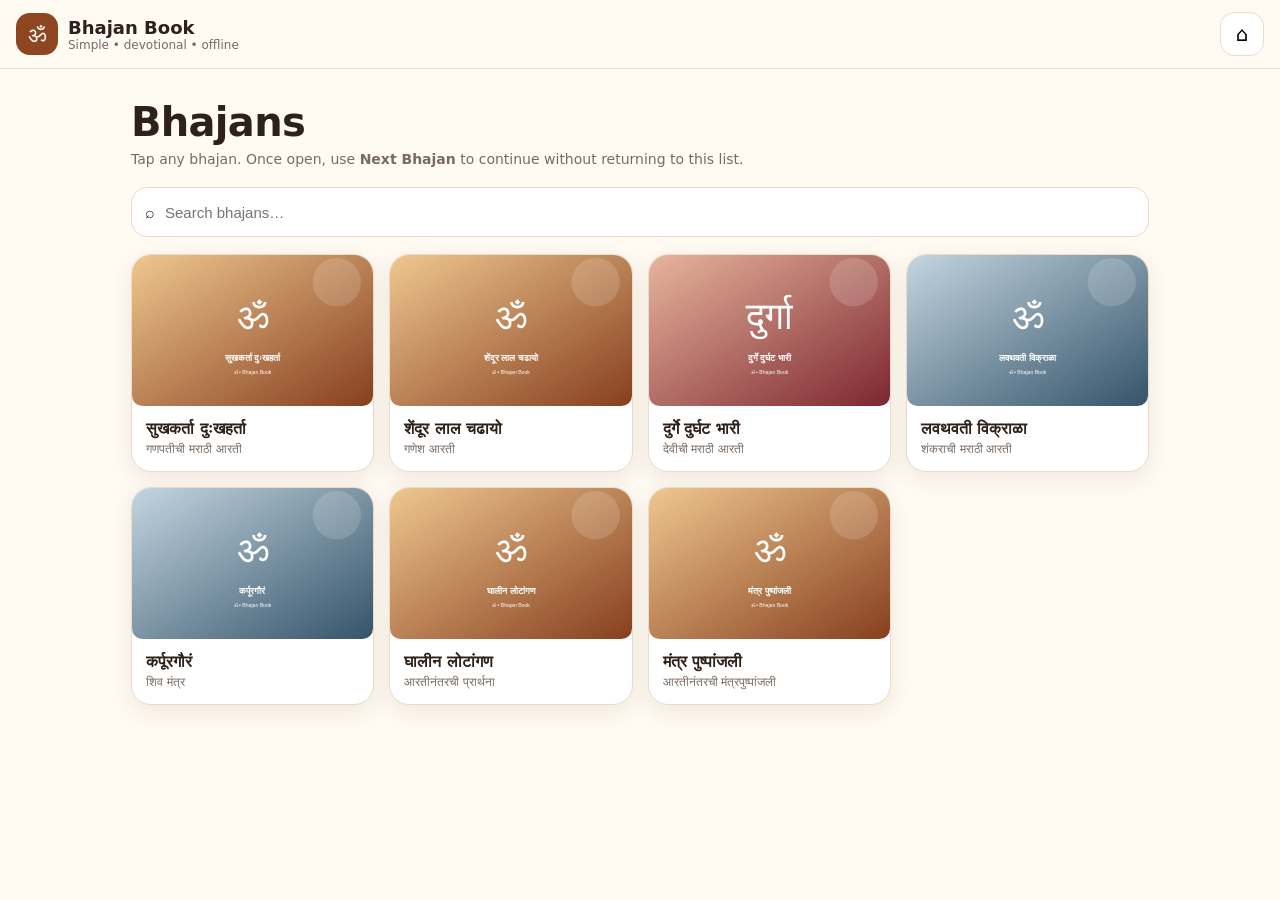
==== index.html @ c8992c30 "Deploy Bhajan Book PWA" ====
<!doctype html>
<html lang="mr">
<head>
<meta charset="utf-8">
<meta name="viewport" content="width=device-width,initial-scale=1,viewport-fit=cover">
<meta name="theme-color" content="#7c3f1d">
<meta name="mobile-web-app-capable" content="yes">
<meta name="apple-mobile-web-app-capable" content="yes">
<meta name="apple-mobile-web-app-status-bar-style" content="default">
<meta name="apple-mobile-web-app-title" content="Bhajan Book">
<link rel="manifest" href="manifest.json">
<title>Bhajan Book</title>
<style>
:root{--bg:#fffaf2;--card:#fff;--text:#2d2119;--muted:#786b61;--accent:#954d22;--border:#eadccc}
*{box-sizing:border-box}
html,body{margin:0;background:var(--bg);color:var(--text);font-family:system-ui,-apple-system,"Segoe UI",sans-serif}
button,a{font:inherit}a{color:inherit;text-decoration:none}
.top{position:sticky;top:0;z-index:20;background:#fffaf2f2;backdrop-filter:blur(12px);border-bottom:1px solid var(--border);padding:12px 16px;display:flex;align-items:center;gap:10px}
.logo{width:42px;height:42px;border-radius:14px;background:#8d461f;color:#fff;display:grid;place-items:center;font-size:22px}
.brand{font-weight:800;font-size:18px}.sub{font-size:12px;color:var(--muted)}
.topHome{margin-left:auto;width:44px;height:44px;border:1px solid var(--border);background:#fff;border-radius:14px;font-size:20px;cursor:pointer}
main{max-width:1050px;margin:auto;padding:22px 16px 35px}.view{display:none}.view.active{display:block}
h1{font-size:clamp(27px,6vw,40px);margin:8px 0 6px;letter-spacing:-.7px}.intro{color:var(--muted);margin:0 0 20px;font-size:14px}
.search{height:50px;background:#fff;border:1px solid var(--border);border-radius:16px;display:flex;align-items:center;padding:0 13px;margin-bottom:17px}.search input{width:100%;border:0;outline:0;background:none;color:var(--text);font-size:15px;margin-left:8px}
.grid{display:grid;grid-template-columns:repeat(auto-fill,minmax(210px,1fr));gap:15px}.card{display:block;background:#fff;border:1px solid var(--border);border-radius:20px;overflow:hidden;box-shadow:0 7px 25px #4d301516;transition:transform .18s;cursor:pointer}.card:hover{transform:translateY(-2px)}.thumb{width:100%;aspect-ratio:16/10;display:block}.body{padding:13px 14px 15px}.title{font-weight:750;font-size:16px}.meta{font-size:12px;color:var(--muted);margin-top:4px}
.reader{max-width:800px;margin:auto}.readerTop{display:flex;align-items:center;gap:10px;margin-bottom:15px}.btn{min-height:44px;border:1px solid var(--border);background:#fff;border-radius:14px;padding:0 14px;color:var(--text);font-weight:700;cursor:pointer}.count{margin-left:auto;color:var(--muted);font-size:13px}
.panel{background:#fff;border:1px solid var(--border);border-radius:23px;overflow:hidden;box-shadow:0 8px 28px #4d301516}.content{padding:23px clamp(18px,5vw,40px) 30px}.content h2{font-size:clamp(26px,6vw,38px);margin:0 0 5px}.content .meta{font-size:13px;margin-bottom:14px}.lyrics{white-space:pre-line;font-family:"Noto Sans Devanagari","Nirmala UI",Mangal,serif;font-size:clamp(19px,3.8vw,24px);line-height:1.62}
.nav{position:sticky;bottom:0;padding:13px 0 calc(10px + env(safe-area-inset-bottom));background:linear-gradient(transparent,var(--bg) 30%);z-index:10}.navrow{display:grid;grid-template-columns:1fr 1.2fr 1fr;gap:8px}.nav button{min-height:52px;border:1px solid var(--border);border-radius:16px;background:#fff;color:var(--text);font-weight:750;cursor:pointer}.nav .next{background:var(--accent);color:#fff;border-color:var(--accent)}.nav button:disabled{opacity:.4;cursor:not-allowed}.hint{text-align:center;color:var(--muted);font-size:11px;margin-top:7px}
@media(max-width:600px){main{padding:14px 12px 24px}.grid{grid-template-columns:repeat(2,minmax(0,1fr));gap:10px}.card{border-radius:16px}.body{padding:10px}.title{font-size:14px}.readerTop{margin-bottom:10px}.content{padding:15px 15px 18px}.content h2{font-size:26px;margin-bottom:3px}.content .meta{margin-bottom:10px}.lyrics{font-size:18px;line-height:1.52}.nav{padding-top:9px}.nav button{font-size:12px;min-height:48px}}
@media(max-width:380px){.grid{grid-template-columns:1fr}}
</style>
</head>
<body>
<header class="top"><div class="logo">ॐ</div><div><div class="brand">Bhajan Book</div><div class="sub">Simple • devotional • offline</div></div><button class="topHome" id="homeBtn" type="button" aria-label="Bhajan list">⌂</button></header>
<main>
<section id="listView" class="view active"><h1>Bhajans</h1><p class="intro">Tap any bhajan. Once open, use <b>Next Bhajan</b> to continue without returning to this list.</p><label class="search">⌕<input id="search" type="search" placeholder="Search bhajans…" autocomplete="off"></label><div id="grid" class="grid"></div></section>
<section id="readerView" class="view"><div class="reader"><div class="readerTop"><button class="btn" id="backBtn" type="button">← All Bhajans</button><span id="count" class="count"></span></div><div class="panel"><div class="content"><h2 id="rtitle"></h2><div id="rmeta" class="meta"></div><div id="lyrics" class="lyrics"></div></div></div><div class="nav"><div class="navrow"><button id="prevBtn" type="button">← Previous</button><button id="nextBtn" class="next" type="button">Next Bhajan →</button><button id="listBtn" type="button">☰ List</button></div><div class="hint">Swipe left/right on the lyrics • Keyboard ← / → also works</div></div></div></section>
</main>
<script>
const bhajans=[{"title":"सुखकर्ता दुःखहर्ता","subtitle":"गणपतीची मराठी आरती","type":"ganesha","lyrics":"सुखकर्ता दुःखहर्ता वार्ता विघ्नाची ।\nनुरवी पुरवी प्रेम कृपा जयाची ॥\nसर्वांगी सुंदर उटी शेंदुराची ।\nकंठी झळके माळ मुक्ताफळांची ॥१॥\n\nजय देव जय देव जय मंगलमूर्ती ।\nदर्शनमात्रे मनकामना पुरती ॥\n\nरत्नखचित फरा तुज गौरीकुमरा ।\nचंदनाची उटी कुंकुमकेशरा ॥\nहिरेजडित मुकुट शोभतो बरा ।\nरुणझुणती नूपुरे चरणीं घागरिया ॥२॥\n\nजय देव जय देव जय मंगलमूर्ती ।\nदर्शनमात्रे मनकामना पुरती ॥\n\nलंबोदर पीतांबर फणीवरबंधना ।\nसरळ सोंड वक्रतुंड त्रिनयना ॥\nदास रामाचा वाट पाहे सदना ।\nसंकटी पावावे निर्वाणी रक्षावे सुरवरवंदना ॥३॥\n\nजय देव जय देव जय मंगलमूर्ती ।\nदर्शनमात्रे मनकामना पुरती ॥"},{"title":"शेंदूर लाल चढायो","subtitle":"गणेश आरती","type":"ganesha","lyrics":"शेंदुर लाल चढायो अच्छा गजमुख को ।\nदोंदिल लाल बिराजे सुत गौरीहर को ॥\nहाथ लिए गुडलड्डू सांई सुरवर को ।\nमहिमा कहे न जाय लागत हूँ पद को ॥१॥\n\nजय जय जी गणराज विद्यासुखदाता ।\nधन्य तुम्हारो दर्शन मेरा मन रमता ॥\n\nअष्टौ सिद्धि दासी संकट को बैरी ।\nविघ्नविनाशन मंगल मूरत अधिकारी ॥\nकोटीसूरजप्रकाश ऐसी छबी तेरी ।\nगंडस्थल मदमस्तक झूले शशिबिहारी ॥२॥\n\nजय जय जी गणराज विद्यासुखदाता ।\nधन्य तुम्हारो दर्शन मेरा मन रमता ॥\n\nभावभगत से कोई शरणागत आवे ।\nसंतत संपत सबही भरपूर पावे ॥\nऐसे तुम महाराज मोको अति भावे ।\nगोसावीनंदन निशिदिन गुण गावे ॥३॥\n\nजय जय जी गणराज विद्यासुखदाता ।\nधन्य तुम्हारो दर्शन मेरा मन रमता ॥"},{"title":"दुर्गे दुर्घट भारी","subtitle":"देवीची मराठी आरती","type":"durga","lyrics":"दुर्गे दुर्घट भारी तुजविण संसारी ।\nअनाथनाथे अंबे करुणा विस्तारी ॥\nवारी वारीं जन्ममरणाते वारी ।\nहारी पडलो आता संकट नीवारी ॥१॥\n\nजय देवी जय देवी महिषासुरमथनी ।\nसुरवरईश्वरवरदे तारक संजीवनी ॥\n\nत्रिभुवनी भुवनी पाहतां तुज ऐसे नाही ।\nचारी श्रमले परंतु न बोलवे काही ॥\nसाही विवाद करितां पडिले प्रवाही ।\nते तूं भक्तालागी पावसि लवलाही ॥२॥\n\nजय देवी जय देवी महिषासुरमथनी ।\nसुरवरईश्वरवरदे तारक संजीवनी ॥\n\nप्रसन्न वदने प्रसन्न होसी निजदासां ।\nक्लेशापासूनि सोडी तोडी भवपाशा ॥\nअंबे तुजवांचून कोण पुरविल आशा ।\nनरहरि तल्लीन झाला पदपंकजलेशा ॥३॥\n\nजय देवी जय देवी महिषासुरमथनी ।\nसुरवरईश्वरवरदे तारक संजीवनी ॥"},{"title":"लवथवती विक्राळा","subtitle":"शंकराची मराठी आरती","type":"shiva","lyrics":"लवथवती विक्राळा ब्रह्मांडी माळा ।\nवीषें कंठ काळा त्रिनेत्रीं ज्वाळा ॥\nलावण्यसुंदर मस्तकीं बाळा ।\nतेथुनियां जल निर्मळ वाहे झुळझुळां ॥१॥\n\nजय देव जय देव जय श्रीशंकरा ।\nआरती ओवाळूं तुज कर्पूरगौरा ॥\n\nकर्पूरगौरा भोळा नयनीं विशाळा ।\nअर्धांगीं पार्वती सुमनांच्या माळा ॥\nविभुतीचें उधळण शितिकंठ नीळा ।\nऐसा शंकर शोभे उमावेल्हाळा ॥२॥\n\nजय देव जय देव जय श्रीशंकरा ।\nआरती ओवाळूं तुज कर्पूरगौरा ॥\n\nदेवीं दैत्य सागरमंथन पै केलें ।\nत्यामाजीं जें अवचित हळाहळ उठिलें ॥\nतें त्वां असुरपणें प्राशन केलें ।\nनीळकंठ नाम प्रसिद्ध झालें ॥३॥\n\nजय देव जय देव जय श्रीशंकरा ।\nआरती ओवाळूं तुज कर्पूरगौरा ॥\n\nव्याघ्रांबर फणिवरधर सुंदर मदनारी ।\nपंचानन मनमोहन मुनिजनसुखकारी ॥\nशतकोटीचें बीज वाचे उच्चारी ।\nरघुकुळटिळक रामदासा अंतरीं ॥४॥\n\nजय देव जय देव जय श्रीशंकरा ।\nआरती ओवाळूं तुज कर्पूरगौरा ॥"},{"title":"कर्पूरगौरं","subtitle":"शिव मंत्र","type":"shiva","lyrics":"कर्पूरगौरं करुणावतारं ।\nसंसारसारं भुजगेन्द्रहारम् ॥\nसदावसन्तं हृदयारविन्दे ।\nभवं भवानीसहितं नमामि ॥"},{"title":"घालीन लोटांगण","subtitle":"आरतीनंतरची प्रार्थना","type":"ganesha","lyrics":"घालीन लोटांगण वंदीन चरण ।\nडोळ्यांनी पाहिन रूप तुझे ॥\nप्रेमें आलिंगीन आनंदे पूजीन ।\nभावे ओवाळीन म्हणे नामा ॥१॥\n\nत्वमेव माता च पिता त्वमेव ।\nत्वमेव बंधुश्च सखा त्वमेव ॥\nत्वमेव विद्या द्रविणं त्वमेव ।\nत्वमेव सर्वं मम देवदेव ॥२॥\n\nकायेन वाचा मनसेंद्रियैर्वा ।\nबुद्ध्यात्मना वा प्रकृतिस्वभावात् ॥\nकरोमि यद्यत् सकलं परस्मै ।\nनारायणायेति समर्पयामि ॥३॥\n\nअच्युतं केशवं रामनारायणम् ।\nकृष्णदामोदरं वासुदेवं भजे ॥\nश्रीधरं माधवं गोपिकावल्लभम् ।\nजानकीनायकं रामचंद्रं भजे ॥४॥\n\nहरे राम हरे राम राम राम हरे हरे ।\nहरे कृष्ण हरे कृष्ण कृष्ण कृष्ण हरे हरे ॥\n\nमंगलमूर्ती मोरया ।\nगणपती बाप्पा मोरया ॥"},{"title":"मंत्र पुष्पांजली","subtitle":"आरतीनंतरची मंत्रपुष्पांजली","type":"ganesha","lyrics":"ॐ यज्ञेन यज्ञमयजन्त देवास्तानि धर्माणि प्रथमान्यासन् ।\nते ह नाकं महिमानः सचन्त यत्र पूर्वे साध्याः सन्ति देवाः ॥१॥\n\nॐ राजाधिराजाय प्रसह्यसाहिने ।\nनमो वयं वैश्रवणाय कुर्महे ॥\nस मे कामान् कामकामाय मह्यं ।\nकामेश्वरो वैश्रवणो ददातु ॥\nकुबेराय वैश्रवणाय महाराजाय नमः ॥२॥\n\nॐ स्वस्ति साम्राज्यं भौज्यं स्वाराज्यं ।\nवैराज्यं पारमेष्ठ्यं राज्यं महाराज्यमाधिपत्यमयं ॥\nसमंतपर्यायी स्यात् सार्वभौमः सार्वायुषः ।\nआंतादापरार्धात् पृथिव्यै समुद्रपर्यंताया एकराळिति ॥३॥\n\nतदप्येषः श्लोकोऽभिगीतो ।\nमरुतः परिवेष्टारो मरुतस्यावसन् गृहे ॥\nआविक्षितस्य कामप्रेर्विश्वेदेवाः सभासद इति ॥४॥\n\nॐ एकदन्ताय विद्महे ।\nवक्रतुण्डाय धीमहि ॥\nतन्नो दंती प्रचोदयात् ॥\n\nमंत्रपुष्पांजली समर्पयामि ॥"}];

function esc(s){return String(s).replace(/[&<>"]/g,c=>({"&":"&amp;","<":"&lt;",">":"&gt;",'"':"&quot;"}[c]))}
function thumb(type,title){const p={ganesha:["#efc78f","#873f1e","ॐ"],durga:["#e7b59c","#7d2630","दुर्गा"],shiva:["#c3d5e0","#35546a","ॐ"]}[type]||["#efc78f","#873f1e","ॐ"];const svg='<svg xmlns="http://www.w3.org/2000/svg" viewBox="0 0 800 500"><defs><linearGradient id="g" x1="0" y1="0" x2="1" y2="1"><stop stop-color="'+p[0]+'"/><stop offset="1" stop-color="'+p[1]+'"/></linearGradient></defs><rect width="800" height="500" rx="35" fill="url(#g)"/><circle cx="680" cy="90" r="80" fill="#fff" opacity=".15"/><text x="400" y="245" text-anchor="middle" font-size="125" font-family="serif" fill="#fff">'+p[2]+'</text><text x="400" y="350" text-anchor="middle" font-size="31" font-family="Arial" font-weight="700" fill="#fff">'+esc(title)+'</text><text x="400" y="395" text-anchor="middle" font-size="17" font-family="Arial" fill="#fff">ॐ • Bhajan Book</text></svg>';return "data:image/svg+xml;charset=UTF-8,"+encodeURIComponent(svg)}

const listView=document.getElementById("listView"),readerView=document.getElementById("readerView"),grid=document.getElementById("grid"),search=document.getElementById("search");let current=0;
function renderList(){const q=search.value.trim().toLowerCase();grid.innerHTML="";bhajans.forEach((b,i)=>{if(q&&!((b.title+" "+b.subtitle).toLowerCase().includes(q)))return;const a=document.createElement("a");a.className="card";a.href="#b"+i;a.innerHTML='<img class="thumb" src="'+thumb(b.type,b.title)+'" alt="'+esc(b.title)+'"><div class="body"><div class="title">'+esc(b.title)+'</div><div class="meta">'+esc(b.subtitle)+'</div></div>';grid.appendChild(a)})}
function openReader(i){current=i;const b=bhajans[i];document.getElementById("rtitle").textContent=b.title;document.getElementById("rmeta").textContent=b.subtitle;document.getElementById("lyrics").textContent=b.lyrics;document.getElementById("count").textContent=(i+1)+" / "+bhajans.length;document.getElementById("prevBtn").disabled=i===0;document.getElementById("nextBtn").disabled=i===bhajans.length-1;listView.classList.remove("active");readerView.classList.add("active");window.scrollTo(0,0)}
function showHash(){const m=location.hash.match(/^#b(d+)$/);if(m){const i=Number(m[1]);if(i>=0&&i<bhajans.length)openReader(i);else location.hash=""}else{readerView.classList.remove("active");listView.classList.add("active");window.scrollTo(0,0)}}
function go(delta){const i=current+delta;if(i>=0&&i<bhajans.length)location.hash="#b"+i}
document.getElementById("homeBtn").onclick=()=>location.hash="";document.getElementById("backBtn").onclick=()=>location.hash="";document.getElementById("listBtn").onclick=()=>location.hash="";document.getElementById("prevBtn").onclick=()=>go(-1);document.getElementById("nextBtn").onclick=()=>go(1);search.oninput=renderList;window.addEventListener("hashchange",showHash);
let sx=0;document.getElementById("lyrics").addEventListener("touchstart",e=>sx=e.changedTouches[0].screenX,{passive:true});document.getElementById("lyrics").addEventListener("touchend",e=>{const d=e.changedTouches[0].screenX-sx;if(Math.abs(d)>70)go(d<0?1:-1)},{passive:true});
document.addEventListener("keydown",e=>{if(!readerView.classList.contains("active"))return;if(e.key==="ArrowRight")go(1);if(e.key==="ArrowLeft")go(-1);if(e.key==="Escape")location.hash=""});renderList();showHash();
</script>
<script>if("serviceWorker"in navigator){window.addEventListener("load",()=>navigator.serviceWorker.register("./sw.js"))}</script>
</body></html>
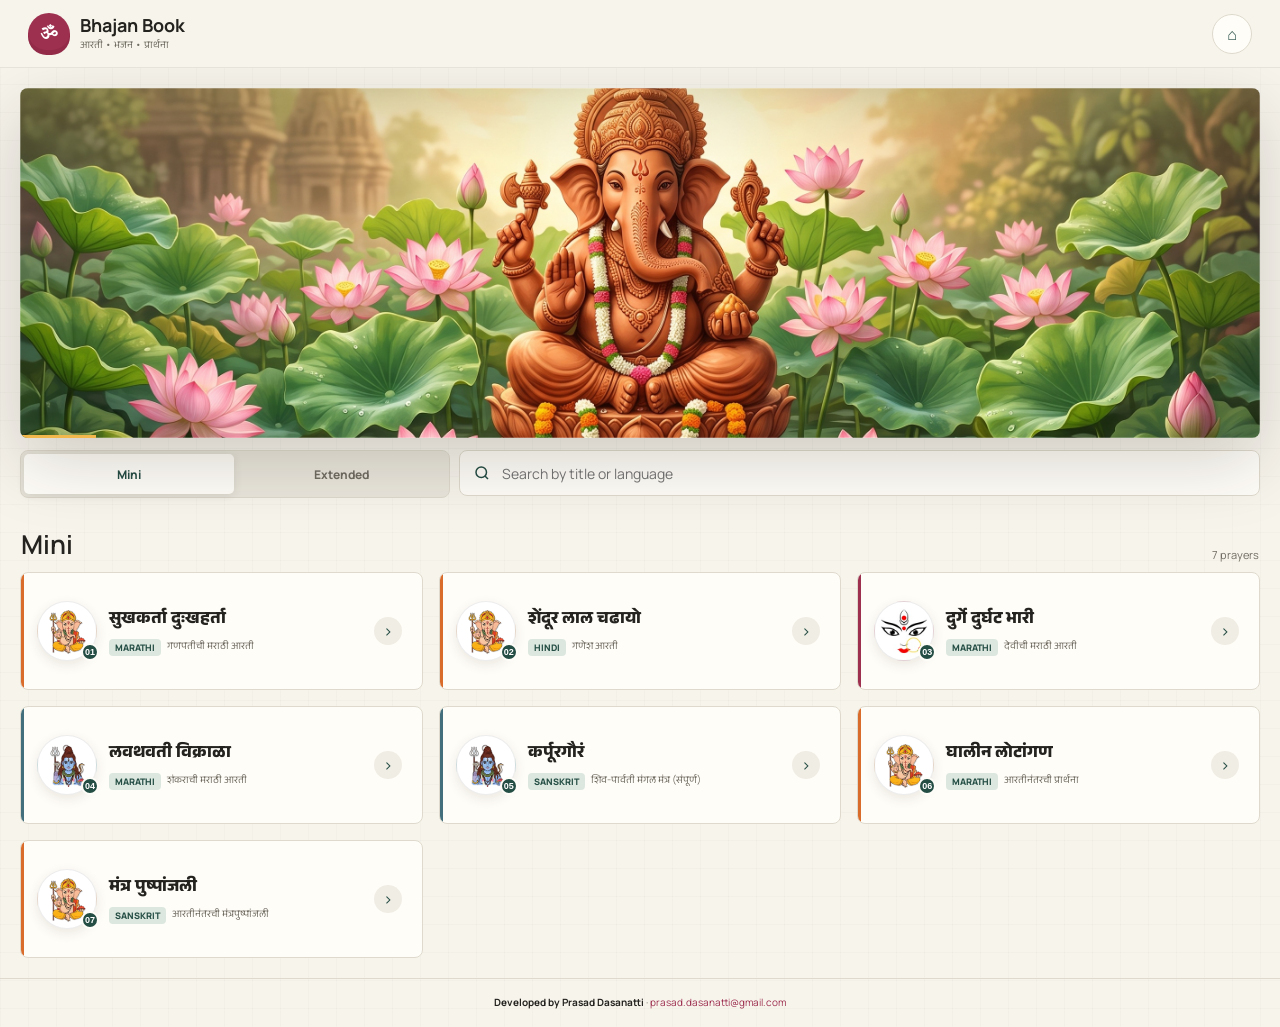
==== commit f1fdd52e: "revamped the UI/UX" ====
--- a/index.html
+++ b/index.html
@@ -1,55 +1,83 @@
 <!doctype html>
 <html lang="mr">
-<head>
-<meta charset="utf-8">
-<meta name="viewport" content="width=device-width,initial-scale=1,viewport-fit=cover">
-<meta name="theme-color" content="#7c3f1d">
-<meta name="mobile-web-app-capable" content="yes">
-<meta name="apple-mobile-web-app-capable" content="yes">
-<meta name="apple-mobile-web-app-status-bar-style" content="default">
-<meta name="apple-mobile-web-app-title" content="Bhajan Book">
-<link rel="manifest" href="manifest.json">
-<title>Bhajan Book</title>
-<style>
-:root{--bg:#fffaf2;--card:#fff;--text:#2d2119;--muted:#786b61;--accent:#954d22;--border:#eadccc}
-*{box-sizing:border-box}
-html,body{margin:0;background:var(--bg);color:var(--text);font-family:system-ui,-apple-system,"Segoe UI",sans-serif}
-button,a{font:inherit}a{color:inherit;text-decoration:none}
-.top{position:sticky;top:0;z-index:20;background:#fffaf2f2;backdrop-filter:blur(12px);border-bottom:1px solid var(--border);padding:12px 16px;display:flex;align-items:center;gap:10px}
-.logo{width:42px;height:42px;border-radius:14px;background:#8d461f;color:#fff;display:grid;place-items:center;font-size:22px}
-.brand{font-weight:800;font-size:18px}.sub{font-size:12px;color:var(--muted)}
-.topHome{margin-left:auto;width:44px;height:44px;border:1px solid var(--border);background:#fff;border-radius:14px;font-size:20px;cursor:pointer}
-main{max-width:1050px;margin:auto;padding:22px 16px 35px}.view{display:none}.view.active{display:block}
-h1{font-size:clamp(27px,6vw,40px);margin:8px 0 6px;letter-spacing:-.7px}.intro{color:var(--muted);margin:0 0 20px;font-size:14px}
-.search{height:50px;background:#fff;border:1px solid var(--border);border-radius:16px;display:flex;align-items:center;padding:0 13px;margin-bottom:17px}.search input{width:100%;border:0;outline:0;background:none;color:var(--text);font-size:15px;margin-left:8px}
-.grid{display:grid;grid-template-columns:repeat(auto-fill,minmax(210px,1fr));gap:15px}.card{display:block;background:#fff;border:1px solid var(--border);border-radius:20px;overflow:hidden;box-shadow:0 7px 25px #4d301516;transition:transform .18s;cursor:pointer}.card:hover{transform:translateY(-2px)}.thumb{width:100%;aspect-ratio:16/10;display:block}.body{padding:13px 14px 15px}.title{font-weight:750;font-size:16px}.meta{font-size:12px;color:var(--muted);margin-top:4px}
-.reader{max-width:800px;margin:auto}.readerTop{display:flex;align-items:center;gap:10px;margin-bottom:15px}.btn{min-height:44px;border:1px solid var(--border);background:#fff;border-radius:14px;padding:0 14px;color:var(--text);font-weight:700;cursor:pointer}.count{margin-left:auto;color:var(--muted);font-size:13px}
-.panel{background:#fff;border:1px solid var(--border);border-radius:23px;overflow:hidden;box-shadow:0 8px 28px #4d301516}.content{padding:23px clamp(18px,5vw,40px) 30px}.content h2{font-size:clamp(26px,6vw,38px);margin:0 0 5px}.content .meta{font-size:13px;margin-bottom:14px}.lyrics{white-space:pre-line;font-family:"Noto Sans Devanagari","Nirmala UI",Mangal,serif;font-size:clamp(19px,3.8vw,24px);line-height:1.62}
-.nav{position:sticky;bottom:0;padding:13px 0 calc(10px + env(safe-area-inset-bottom));background:linear-gradient(transparent,var(--bg) 30%);z-index:10}.navrow{display:grid;grid-template-columns:1fr 1.2fr 1fr;gap:8px}.nav button{min-height:52px;border:1px solid var(--border);border-radius:16px;background:#fff;color:var(--text);font-weight:750;cursor:pointer}.nav .next{background:var(--accent);color:#fff;border-color:var(--accent)}.nav button:disabled{opacity:.4;cursor:not-allowed}.hint{text-align:center;color:var(--muted);font-size:11px;margin-top:7px}
-@media(max-width:600px){main{padding:14px 12px 24px}.grid{grid-template-columns:repeat(2,minmax(0,1fr));gap:10px}.card{border-radius:16px}.body{padding:10px}.title{font-size:14px}.readerTop{margin-bottom:10px}.content{padding:15px 15px 18px}.content h2{font-size:26px;margin-bottom:3px}.content .meta{margin-bottom:10px}.lyrics{font-size:18px;line-height:1.52}.nav{padding-top:9px}.nav button{font-size:12px;min-height:48px}}
-@media(max-width:380px){.grid{grid-template-columns:1fr}}
-</style>
-</head>
-<body>
-<header class="top"><div class="logo">ॐ</div><div><div class="brand">Bhajan Book</div><div class="sub">Simple • devotional • offline</div></div><button class="topHome" id="homeBtn" type="button" aria-label="Bhajan list">⌂</button></header>
-<main>
-<section id="listView" class="view active"><h1>Bhajans</h1><p class="intro">Tap any bhajan. Once open, use <b>Next Bhajan</b> to continue without returning to this list.</p><label class="search">⌕<input id="search" type="search" placeholder="Search bhajans…" autocomplete="off"></label><div id="grid" class="grid"></div></section>
-<section id="readerView" class="view"><div class="reader"><div class="readerTop"><button class="btn" id="backBtn" type="button">← All Bhajans</button><span id="count" class="count"></span></div><div class="panel"><div class="content"><h2 id="rtitle"></h2><div id="rmeta" class="meta"></div><div id="lyrics" class="lyrics"></div></div></div><div class="nav"><div class="navrow"><button id="prevBtn" type="button">← Previous</button><button id="nextBtn" class="next" type="button">Next Bhajan →</button><button id="listBtn" type="button">☰ List</button></div><div class="hint">Swipe left/right on the lyrics • Keyboard ← / → also works</div></div></div></section>
-</main>
-<script>
-const bhajans=[{"title":"सुखकर्ता दुःखहर्ता","subtitle":"गणपतीची मराठी आरती","type":"ganesha","lyrics":"सुखकर्ता दुःखहर्ता वार्ता विघ्नाची ।\nनुरवी पुरवी प्रेम कृपा जयाची ॥\nसर्वांगी सुंदर उटी शेंदुराची ।\nकंठी झळके माळ मुक्ताफळांची ॥१॥\n\nजय देव जय देव जय मंगलमूर्ती ।\nदर्शनमात्रे मनकामना पुरती ॥\n\nरत्नखचित फरा तुज गौरीकुमरा ।\nचंदनाची उटी कुंकुमकेशरा ॥\nहिरेजडित मुकुट शोभतो बरा ।\nरुणझुणती नूपुरे चरणीं घागरिया ॥२॥\n\nजय देव जय देव जय मंगलमूर्ती ।\nदर्शनमात्रे मनकामना पुरती ॥\n\nलंबोदर पीतांबर फणीवरबंधना ।\nसरळ सोंड वक्रतुंड त्रिनयना ॥\nदास रामाचा वाट पाहे सदना ।\nसंकटी पावावे निर्वाणी रक्षावे सुरवरवंदना ॥३॥\n\nजय देव जय देव जय मंगलमूर्ती ।\nदर्शनमात्रे मनकामना पुरती ॥"},{"title":"शेंदूर लाल चढायो","subtitle":"गणेश आरती","type":"ganesha","lyrics":"शेंदुर लाल चढायो अच्छा गजमुख को ।\nदोंदिल लाल बिराजे सुत गौरीहर को ॥\nहाथ लिए गुडलड्डू सांई सुरवर को ।\nमहिमा कहे न जाय लागत हूँ पद को ॥१॥\n\nजय जय जी गणराज विद्यासुखदाता ।\nधन्य तुम्हारो दर्शन मेरा मन रमता ॥\n\nअष्टौ सिद्धि दासी संकट को बैरी ।\nविघ्नविनाशन मंगल मूरत अधिकारी ॥\nकोटीसूरजप्रकाश ऐसी छबी तेरी ।\nगंडस्थल मदमस्तक झूले शशिबिहारी ॥२॥\n\nजय जय जी गणराज विद्यासुखदाता ।\nधन्य तुम्हारो दर्शन मेरा मन रमता ॥\n\nभावभगत से कोई शरणागत आवे ।\nसंतत संपत सबही भरपूर पावे ॥\nऐसे तुम महाराज मोको अति भावे ।\nगोसावीनंदन निशिदिन गुण गावे ॥३॥\n\nजय जय जी गणराज विद्यासुखदाता ।\nधन्य तुम्हारो दर्शन मेरा मन रमता ॥"},{"title":"दुर्गे दुर्घट भारी","subtitle":"देवीची मराठी आरती","type":"durga","lyrics":"दुर्गे दुर्घट भारी तुजविण संसारी ।\nअनाथनाथे अंबे करुणा विस्तारी ॥\nवारी वारीं जन्ममरणाते वारी ।\nहारी पडलो आता संकट नीवारी ॥१॥\n\nजय देवी जय देवी महिषासुरमथनी ।\nसुरवरईश्वरवरदे तारक संजीवनी ॥\n\nत्रिभुवनी भुवनी पाहतां तुज ऐसे नाही ।\nचारी श्रमले परंतु न बोलवे काही ॥\nसाही विवाद करितां पडिले प्रवाही ।\nते तूं भक्तालागी पावसि लवलाही ॥२॥\n\nजय देवी जय देवी महिषासुरमथनी ।\nसुरवरईश्वरवरदे तारक संजीवनी ॥\n\nप्रसन्न वदने प्रसन्न होसी निजदासां ।\nक्लेशापासूनि सोडी तोडी भवपाशा ॥\nअंबे तुजवांचून कोण पुरविल आशा ।\nनरहरि तल्लीन झाला पदपंकजलेशा ॥३॥\n\nजय देवी जय देवी महिषासुरमथनी ।\nसुरवरईश्वरवरदे तारक संजीवनी ॥"},{"title":"लवथवती विक्राळा","subtitle":"शंकराची मराठी आरती","type":"shiva","lyrics":"लवथवती विक्राळा ब्रह्मांडी माळा ।\nवीषें कंठ काळा त्रिनेत्रीं ज्वाळा ॥\nलावण्यसुंदर मस्तकीं बाळा ।\nतेथुनियां जल निर्मळ वाहे झुळझुळां ॥१॥\n\nजय देव जय देव जय श्रीशंकरा ।\nआरती ओवाळूं तुज कर्पूरगौरा ॥\n\nकर्पूरगौरा भोळा नयनीं विशाळा ।\nअर्धांगीं पार्वती सुमनांच्या माळा ॥\nविभुतीचें उधळण शितिकंठ नीळा ।\nऐसा शंकर शोभे उमावेल्हाळा ॥२॥\n\nजय देव जय देव जय श्रीशंकरा ।\nआरती ओवाळूं तुज कर्पूरगौरा ॥\n\nदेवीं दैत्य सागरमंथन पै केलें ।\nत्यामाजीं जें अवचित हळाहळ उठिलें ॥\nतें त्वां असुरपणें प्राशन केलें ।\nनीळकंठ नाम प्रसिद्ध झालें ॥३॥\n\nजय देव जय देव जय श्रीशंकरा ।\nआरती ओवाळूं तुज कर्पूरगौरा ॥\n\nव्याघ्रांबर फणिवरधर सुंदर मदनारी ।\nपंचानन मनमोहन मुनिजनसुखकारी ॥\nशतकोटीचें बीज वाचे उच्चारी ।\nरघुकुळटिळक रामदासा अंतरीं ॥४॥\n\nजय देव जय देव जय श्रीशंकरा ।\nआरती ओवाळूं तुज कर्पूरगौरा ॥"},{"title":"कर्पूरगौरं","subtitle":"शिव मंत्र","type":"shiva","lyrics":"कर्पूरगौरं करुणावतारं ।\nसंसारसारं भुजगेन्द्रहारम् ॥\nसदावसन्तं हृदयारविन्दे ।\nभवं भवानीसहितं नमामि ॥"},{"title":"घालीन लोटांगण","subtitle":"आरतीनंतरची प्रार्थना","type":"ganesha","lyrics":"घालीन लोटांगण वंदीन चरण ।\nडोळ्यांनी पाहिन रूप तुझे ॥\nप्रेमें आलिंगीन आनंदे पूजीन ।\nभावे ओवाळीन म्हणे नामा ॥१॥\n\nत्वमेव माता च पिता त्वमेव ।\nत्वमेव बंधुश्च सखा त्वमेव ॥\nत्वमेव विद्या द्रविणं त्वमेव ।\nत्वमेव सर्वं मम देवदेव ॥२॥\n\nकायेन वाचा मनसेंद्रियैर्वा ।\nबुद्ध्यात्मना वा प्रकृतिस्वभावात् ॥\nकरोमि यद्यत् सकलं परस्मै ।\nनारायणायेति समर्पयामि ॥३॥\n\nअच्युतं केशवं रामनारायणम् ।\nकृष्णदामोदरं वासुदेवं भजे ॥\nश्रीधरं माधवं गोपिकावल्लभम् ।\nजानकीनायकं रामचंद्रं भजे ॥४॥\n\nहरे राम हरे राम राम राम हरे हरे ।\nहरे कृष्ण हरे कृष्ण कृष्ण कृष्ण हरे हरे ॥\n\nमंगलमूर्ती मोरया ।\nगणपती बाप्पा मोरया ॥"},{"title":"मंत्र पुष्पांजली","subtitle":"आरतीनंतरची मंत्रपुष्पांजली","type":"ganesha","lyrics":"ॐ यज्ञेन यज्ञमयजन्त देवास्तानि धर्माणि प्रथमान्यासन् ।\nते ह नाकं महिमानः सचन्त यत्र पूर्वे साध्याः सन्ति देवाः ॥१॥\n\nॐ राजाधिराजाय प्रसह्यसाहिने ।\nनमो वयं वैश्रवणाय कुर्महे ॥\nस मे कामान् कामकामाय मह्यं ।\nकामेश्वरो वैश्रवणो ददातु ॥\nकुबेराय वैश्रवणाय महाराजाय नमः ॥२॥\n\nॐ स्वस्ति साम्राज्यं भौज्यं स्वाराज्यं ।\nवैराज्यं पारमेष्ठ्यं राज्यं महाराज्यमाधिपत्यमयं ॥\nसमंतपर्यायी स्यात् सार्वभौमः सार्वायुषः ।\nआंतादापरार्धात् पृथिव्यै समुद्रपर्यंताया एकराळिति ॥३॥\n\nतदप्येषः श्लोकोऽभिगीतो ।\nमरुतः परिवेष्टारो मरुतस्यावसन् गृहे ॥\nआविक्षितस्य कामप्रेर्विश्वेदेवाः सभासद इति ॥४॥\n\nॐ एकदन्ताय विद्महे ।\nवक्रतुण्डाय धीमहि ॥\nतन्नो दंती प्रचोदयात् ॥\n\nमंत्रपुष्पांजली समर्पयामि ॥"}];
-
-function esc(s){return String(s).replace(/[&<>"]/g,c=>({"&":"&amp;","<":"&lt;",">":"&gt;",'"':"&quot;"}[c]))}
-function thumb(type,title){const p={ganesha:["#efc78f","#873f1e","ॐ"],durga:["#e7b59c","#7d2630","दुर्गा"],shiva:["#c3d5e0","#35546a","ॐ"]}[type]||["#efc78f","#873f1e","ॐ"];const svg='<svg xmlns="http://www.w3.org/2000/svg" viewBox="0 0 800 500"><defs><linearGradient id="g" x1="0" y1="0" x2="1" y2="1"><stop stop-color="'+p[0]+'"/><stop offset="1" stop-color="'+p[1]+'"/></linearGradient></defs><rect width="800" height="500" rx="35" fill="url(#g)"/><circle cx="680" cy="90" r="80" fill="#fff" opacity=".15"/><text x="400" y="245" text-anchor="middle" font-size="125" font-family="serif" fill="#fff">'+p[2]+'</text><text x="400" y="350" text-anchor="middle" font-size="31" font-family="Arial" font-weight="700" fill="#fff">'+esc(title)+'</text><text x="400" y="395" text-anchor="middle" font-size="17" font-family="Arial" fill="#fff">ॐ • Bhajan Book</text></svg>';return "data:image/svg+xml;charset=UTF-8,"+encodeURIComponent(svg)}
-
-const listView=document.getElementById("listView"),readerView=document.getElementById("readerView"),grid=document.getElementById("grid"),search=document.getElementById("search");let current=0;
-function renderList(){const q=search.value.trim().toLowerCase();grid.innerHTML="";bhajans.forEach((b,i)=>{if(q&&!((b.title+" "+b.subtitle).toLowerCase().includes(q)))return;const a=document.createElement("a");a.className="card";a.href="#b"+i;a.innerHTML='<img class="thumb" src="'+thumb(b.type,b.title)+'" alt="'+esc(b.title)+'"><div class="body"><div class="title">'+esc(b.title)+'</div><div class="meta">'+esc(b.subtitle)+'</div></div>';grid.appendChild(a)})}
-function openReader(i){current=i;const b=bhajans[i];document.getElementById("rtitle").textContent=b.title;document.getElementById("rmeta").textContent=b.subtitle;document.getElementById("lyrics").textContent=b.lyrics;document.getElementById("count").textContent=(i+1)+" / "+bhajans.length;document.getElementById("prevBtn").disabled=i===0;document.getElementById("nextBtn").disabled=i===bhajans.length-1;listView.classList.remove("active");readerView.classList.add("active");window.scrollTo(0,0)}
-function showHash(){const m=location.hash.match(/^#b(d+)$/);if(m){const i=Number(m[1]);if(i>=0&&i<bhajans.length)openReader(i);else location.hash=""}else{readerView.classList.remove("active");listView.classList.add("active");window.scrollTo(0,0)}}
-function go(delta){const i=current+delta;if(i>=0&&i<bhajans.length)location.hash="#b"+i}
-document.getElementById("homeBtn").onclick=()=>location.hash="";document.getElementById("backBtn").onclick=()=>location.hash="";document.getElementById("listBtn").onclick=()=>location.hash="";document.getElementById("prevBtn").onclick=()=>go(-1);document.getElementById("nextBtn").onclick=()=>go(1);search.oninput=renderList;window.addEventListener("hashchange",showHash);
-let sx=0;document.getElementById("lyrics").addEventListener("touchstart",e=>sx=e.changedTouches[0].screenX,{passive:true});document.getElementById("lyrics").addEventListener("touchend",e=>{const d=e.changedTouches[0].screenX-sx;if(Math.abs(d)>70)go(d<0?1:-1)},{passive:true});
-document.addEventListener("keydown",e=>{if(!readerView.classList.contains("active"))return;if(e.key==="ArrowRight")go(1);if(e.key==="ArrowLeft")go(-1);if(e.key==="Escape")location.hash=""});renderList();showHash();
-</script>
-<script>if("serviceWorker"in navigator){window.addEventListener("load",()=>navigator.serviceWorker.register("./sw.js"))}</script>
-</body></html>+	<head>
+		<meta charset="utf-8" />
+		<meta name="viewport" content="width=device-width,initial-scale=1,viewport-fit=cover" />
+		<meta name="theme-color" content="#7c3f1d" />
+		<meta name="mobile-web-app-capable" content="yes" />
+		<meta name="apple-mobile-web-app-capable" content="yes" />
+		<meta name="apple-mobile-web-app-status-bar-style" content="default" />
+		<meta name="apple-mobile-web-app-title" content="Bhajan Book" />
+		<meta name="description" content="A peaceful, offline-ready Marathi devotional bhajan and aarti book." />
+		<link rel="manifest" href="manifest.json" />
+		<link rel="stylesheet" href="css/app.css" />
+		<title>Bhajan Book</title>
+	</head>
+	<body>
+		<header class="top">
+			<div class="logo" aria-hidden="true">ॐ</div>
+			<div>
+				<div class="brand">Bhajan Book</div>
+				<div class="sub">आरती • भजन • प्रार्थना</div>
+			</div>
+			<button class="topHome" id="homeBtn" type="button" aria-label="Go to bhajan list" title="Bhajan list">⌂</button>
+		</header>
+		<main>
+			<section id="listView" class="view active">
+				<div class="hero" role="img" aria-label="Lord Ganesha seated among lotus flowers">
+					<h1 class="visuallyHidden">Bhajans, aartis and prayers</h1>
+				</div>
+				<div class="collectionBar">
+					<div id="versionTabs" class="versionTabs" role="tablist" aria-label="Bhajan collection version"></div>
+					<label class="search">
+						<svg viewBox="0 0 24 24" fill="none" stroke="currentColor" stroke-width="2" aria-hidden="true">
+							<circle cx="11" cy="11" r="7"></circle>
+							<path d="m20 20-4-4"></path>
+						</svg>
+						<input id="search" type="search" placeholder="Search by title or language" autocomplete="off" aria-label="Search bhajans" />
+					</label>
+				</div>
+				<div class="sectionHead">
+					<h2 id="collectionName">Current collection</h2>
+					<span id="collectionCount" class="collectionCount" aria-live="polite"></span>
+				</div>
+				<div id="grid" class="grid"></div>
+			</section>
+			<section id="readerView" class="view">
+				<div class="reader">
+					<div class="readerTop">
+						<button class="btn" id="backBtn" type="button">← All Bhajans</button>
+						<span id="count" class="count"></span>
+					</div>
+					<div class="readerLayout">
+						<div id="readerArt" class="readerArt" aria-hidden="true"></div>
+						<div class="panel">
+							<div class="content">
+								<div class="invocation" aria-hidden="true">॥ श्री ॥</div>
+								<h2 id="rtitle"></h2>
+								<div id="rmeta" class="meta"></div>
+								<div id="lyrics" class="lyrics"></div>
+							</div>
+						</div>
+					</div>
+					<div class="nav">
+						<div class="navrow">
+							<button id="prevBtn" type="button">← Previous</button>
+							<button id="nextBtn" class="next" type="button">Next Bhajan →</button>
+							<button id="listBtn" type="button">☰ List</button>
+						</div>
+						<div class="hint">Swipe left/right on the lyrics • Keyboard ← / → also works</div>
+					</div>
+				</div>
+			</section>
+		</main>
+		<footer class="appFooter">
+			<span class="devName">Developed by Prasad Dasanatti</span>
+			· <a href="mailto:prasad.dasanatti@gmail.com">prasad.dasanatti@gmail.com</a>
+		</footer>
+		<script src="js/bhajans.js"></script>
+		<script src="js/ui.js"></script>
+		<script src="js/navigation.js"></script>
+		<script src="js/app.js"></script>
+	</body>
+</html>
--- a/css/app.css
+++ b/css/app.css
@@ -0,0 +1,773 @@
+@font-face {
+	font-family: "Manrope";
+	src: url("../assets/fonts/manrope-latin.woff2") format("woff2");
+	font-style: normal;
+	font-weight: 200 800;
+	font-display: swap;
+}
+
+@font-face {
+	font-family: "Anek Devanagari";
+	src: url("../assets/fonts/anek-devanagari.woff2") format("woff2");
+	font-style: normal;
+	font-weight: 100 800;
+	font-display: swap;
+}
+
+@font-face {
+	font-family: "Tiro Devanagari Marathi";
+	src: url("../assets/fonts/tiro-marathi-devanagari.woff2") format("woff2");
+	font-style: normal;
+	font-weight: 400;
+	font-display: swap;
+	unicode-range: U+0900-097F, U+1CD0-1CFF, U+A8E0-A8FF;
+}
+
+@font-face {
+	font-family: "Tiro Devanagari Marathi";
+	src: url("../assets/fonts/tiro-marathi-latin.woff2") format("woff2");
+	font-style: normal;
+	font-weight: 400;
+	font-display: swap;
+	unicode-range: U+0000-024F;
+}
+
+:root {
+	--font-ui: "Manrope", "Anek Devanagari", "Nirmala UI", sans-serif;
+	--font-devanagari: "Anek Devanagari", "Nirmala UI", sans-serif;
+	--font-reading: "Tiro Devanagari Marathi", "Nirmala UI", serif;
+	--canvas: #f7f4ec;
+	--paper: #fffdf8;
+	--ink: #24231f;
+	--muted: #706c62;
+	--line: #ded9cc;
+	--saffron: #d96c2b;
+	--saffron-deep: #9f3f1f;
+	--marigold: #f2b84b;
+	--lotus: #9d2f4f;
+	--forest: #244d44;
+	--forest-soft: #dce8df;
+	--safe-top: env(safe-area-inset-top, 0px);
+	--safe-bottom: env(safe-area-inset-bottom, 0px);
+	--shadow-sm: 0 8px 24px rgba(58, 45, 29, 0.08);
+	--shadow-lg: 0 24px 70px rgba(35, 27, 18, 0.18);
+}
+
+* {
+	box-sizing: border-box;
+}
+
+html {
+	scroll-behavior: smooth;
+}
+
+body {
+	min-height: 100vh;
+	margin: 0;
+	background: linear-gradient(rgba(62, 80, 69, 0.025) 1px, transparent 1px), linear-gradient(90deg, rgba(62, 80, 69, 0.025) 1px, transparent 1px), var(--canvas);
+	background-size: 28px 28px;
+	color: var(--ink);
+	font-family: var(--font-ui);
+}
+
+button,
+input,
+a {
+	font: inherit;
+}
+
+button {
+	touch-action: manipulation;
+}
+
+a {
+	color: inherit;
+	text-decoration: none;
+}
+
+.visuallyHidden {
+	position: absolute;
+	width: 1px;
+	height: 1px;
+	padding: 0;
+	overflow: hidden;
+	clip: rect(0 0 0 0);
+	white-space: nowrap;
+	border: 0;
+}
+
+.view {
+	display: none;
+}
+
+.view.active {
+	display: block;
+	animation: reveal 280ms ease both;
+}
+
+@keyframes reveal {
+	from {
+		opacity: 0;
+		transform: translateY(4px);
+	}
+}
+
+.top {
+	position: sticky;
+	top: 0;
+	z-index: 30;
+	display: flex;
+	align-items: center;
+	gap: 10px;
+	height: calc(58px + var(--safe-top));
+	padding: var(--safe-top) 14px 0;
+	background: rgba(247, 244, 236, 0.9);
+	border-bottom: 1px solid rgba(36, 35, 31, 0.08);
+	backdrop-filter: blur(18px) saturate(130%);
+}
+
+.logo {
+	display: grid;
+	place-items: center;
+	width: 36px;
+	height: 36px;
+	color: #fff;
+	background: var(--lotus);
+	border-radius: 50% 50% 44% 44%;
+	box-shadow: inset 0 -5px 0 rgba(68, 8, 25, 0.12);
+	font: 700 18px var(--font-reading);
+}
+
+.brand {
+	font-family: var(--font-ui);
+	font-size: 16px;
+	font-weight: 700;
+}
+
+.sub {
+	color: var(--muted);
+	font-size: 10px;
+	letter-spacing: 0;
+}
+
+.topHome,
+.iconButton {
+	display: grid;
+	place-items: center;
+	width: 40px;
+	height: 40px;
+	padding: 0;
+	border: 1px solid var(--line);
+	border-radius: 50%;
+	background: var(--paper);
+	color: var(--forest);
+	cursor: pointer;
+}
+
+.topHome {
+	margin-left: auto;
+}
+
+main {
+	width: min(100%, 1280px);
+	margin: 0 auto;
+	padding: 12px 12px 28px;
+}
+
+.hero {
+	position: relative;
+	min-height: 164px;
+	margin-bottom: 12px;
+	overflow: hidden;
+	border-radius: 8px;
+	background: #758057 url("../assets/images/hero.jpeg") center / cover no-repeat;
+	box-shadow: var(--shadow-lg);
+}
+
+.hero::before {
+	content: "";
+	position: absolute;
+	inset: 0;
+	box-shadow: inset 0 0 0 1px rgba(255, 255, 255, 0.22);
+	pointer-events: none;
+}
+
+.hero::after {
+	content: "";
+	position: absolute;
+	left: 0;
+	bottom: 0;
+	width: 76px;
+	height: 3px;
+	background: var(--marigold);
+}
+
+.collectionBar {
+	display: grid;
+	gap: 9px;
+	margin-bottom: 14px;
+}
+
+.versionTabs {
+	display: grid;
+	grid-template-columns: 1fr 1fr;
+	gap: 3px;
+	padding: 3px;
+	border: 1px solid var(--line);
+	border-radius: 8px;
+	background: #eae6dc;
+}
+
+.tab {
+	min-height: 40px;
+	padding: 7px 10px;
+	border: 0;
+	border-radius: 5px;
+	background: transparent;
+	color: var(--muted);
+	font-size: 12px;
+	font-weight: 750;
+	cursor: pointer;
+}
+
+.tab[aria-selected="true"] {
+	background: var(--paper);
+	color: var(--forest);
+	box-shadow: 0 2px 10px rgba(41, 49, 42, 0.1);
+}
+
+.search {
+	display: flex;
+	align-items: center;
+	height: 46px;
+	padding: 0 13px;
+	border: 1px solid var(--line);
+	border-radius: 8px;
+	background: var(--paper);
+	color: var(--forest);
+}
+
+.search svg {
+	width: 18px;
+	height: 18px;
+	flex: none;
+}
+
+.search input {
+	width: 100%;
+	margin-left: 9px;
+	border: 0;
+	outline: 0;
+	background: transparent;
+	color: var(--ink);
+	font-size: 14px;
+}
+
+.sectionHead {
+	display: flex;
+	align-items: end;
+	justify-content: space-between;
+	gap: 12px;
+	margin: 18px 1px 10px;
+}
+
+.sectionHead h2 {
+	margin: 0;
+	font-family: var(--font-ui);
+	font-size: 20px;
+	font-weight: 600;
+}
+
+.collectionCount {
+	color: var(--muted);
+	font-size: 11px;
+}
+
+.grid {
+	display: grid;
+	gap: 8px;
+}
+
+.card {
+	position: relative;
+	display: grid;
+	grid-template-columns: 48px minmax(0, 1fr) 28px;
+	align-items: center;
+	gap: 10px;
+	min-height: 72px;
+	width: 100%;
+	padding: 8px 10px;
+	overflow: hidden;
+	border: 1px solid var(--line);
+	border-radius: 7px;
+	background: var(--paper);
+	color: var(--ink);
+	text-align: left;
+	cursor: pointer;
+	transition:
+		border-color 180ms ease,
+		transform 180ms ease,
+		box-shadow 180ms ease;
+}
+
+.card::before {
+	content: "";
+	position: absolute;
+	inset: 0 auto 0 0;
+	width: 3px;
+	background: var(--card-accent, var(--saffron));
+}
+
+.card:hover {
+	transform: translateY(-2px);
+	border-color: color-mix(in srgb, var(--card-accent, var(--saffron)) 48%, var(--line));
+	box-shadow: var(--shadow-sm);
+}
+
+.cardMark {
+	position: relative;
+	width: 48px;
+	height: 48px;
+	border: 1px solid rgba(36, 35, 31, 0.08);
+	border-radius: 50%;
+	background-color: var(--card-tint, #f5e5d8);
+	background-image: var(--deity-image, url("../assets/images/om.png"));
+	background-position: center;
+	background-repeat: no-repeat;
+	background-size: cover;
+	box-shadow: 0 4px 12px rgba(58, 45, 29, 0.1);
+}
+
+.cardNumber {
+	position: absolute;
+	right: -3px;
+	bottom: -1px;
+	display: grid;
+	place-items: center;
+	width: 18px;
+	height: 18px;
+	border: 2px solid var(--paper);
+	border-radius: 50%;
+	background: var(--forest);
+	color: #fff;
+	font: 700 9px sans-serif;
+}
+
+.cardBody {
+	min-width: 0;
+}
+
+.cardTitle {
+	overflow: hidden;
+	color: var(--ink);
+	font-family: var(--font-devanagari);
+	font-size: 15px;
+	font-weight: 750;
+	text-overflow: ellipsis;
+	white-space: nowrap;
+}
+
+.cardMeta {
+	display: flex;
+	align-items: center;
+	gap: 6px;
+	margin-top: 3px;
+	overflow: hidden;
+	color: var(--muted);
+	font-size: 10px;
+	white-space: nowrap;
+}
+
+.langTag {
+	flex: none;
+	padding: 2px 6px;
+	border-radius: 4px;
+	background: var(--forest-soft);
+	color: var(--forest);
+	font-size: 9px;
+	font-weight: 800;
+	text-transform: uppercase;
+}
+
+.cardArrow {
+	display: grid;
+	place-items: center;
+	width: 28px;
+	height: 28px;
+	border-radius: 50%;
+	background: #f0ede4;
+	color: var(--forest);
+	font-size: 16px;
+}
+
+.card[data-type="durga"],
+.readerArt[data-type="durga"] {
+	--card-accent: #9d2f4f;
+	--card-tint: #f4dfe5;
+	--deity-image: url("../assets/images/durga.jpeg");
+}
+.card[data-type="shiva"],
+.readerArt[data-type="shiva"] {
+	--card-accent: #426f7b;
+	--card-tint: #dcebed;
+	--deity-image: url("../assets/images/shiva.png");
+}
+.card[data-type="vitthal"],
+.readerArt[data-type="vitthal"] {
+	--card-accent: #3f5d9b;
+	--card-tint: #e1e7f5;
+	--deity-image: url("../assets/images/panduranga.jpeg");
+}
+.card[data-type="hanuman"],
+.readerArt[data-type="hanuman"] {
+	--card-accent: #c24f29;
+	--card-tint: #f6e0d7;
+	--deity-image: url("../assets/images/hanuman.png");
+}
+.card[data-type="datta"],
+.readerArt[data-type="datta"] {
+	--card-accent: #6f4b86;
+	--card-tint: #eae1ef;
+	--deity-image: url("../assets/images/datta.jpeg");
+}
+.card[data-type="dnyaneshwar"],
+.readerArt[data-type="dnyaneshwar"] {
+	--card-accent: #4c7452;
+	--card-tint: #e1ecdf;
+	--deity-image: url("../assets/images/om.png");
+}
+
+.card[data-type="ganesha"],
+.readerArt[data-type="ganesha"] {
+	--deity-image: url("../assets/images/ganesha.png");
+}
+
+.emptyState {
+	padding: 40px 14px;
+	color: var(--muted);
+	text-align: center;
+}
+
+.reader {
+	width: min(100%, 1060px);
+	margin: 0 auto;
+}
+
+.readerTop {
+	display: flex;
+	align-items: center;
+	gap: 10px;
+	margin-bottom: 8px;
+}
+
+.btn {
+	min-height: 40px;
+	padding: 0 10px;
+	border: 0;
+	background: transparent;
+	color: var(--forest);
+	font-size: 12px;
+	font-weight: 800;
+	cursor: pointer;
+}
+
+.count {
+	margin-left: auto;
+	color: var(--muted);
+	font-size: 11px;
+}
+
+.readerLayout {
+	display: block;
+}
+
+.readerArt {
+	display: none;
+}
+
+.panel {
+	background: var(--paper);
+	overflow: hidden;
+	border: 1px solid var(--line);
+	border-radius: 8px;
+	box-shadow: 0 6px 20px rgba(58, 45, 29, 0.05);
+}
+
+.content {
+	padding: 14px 16px 24px;
+}
+
+.invocation {
+	margin-bottom: 5px;
+	color: var(--lotus);
+	font-size: 11px;
+	font-weight: 800;
+}
+
+.content h2 {
+	margin: 0;
+	font-family: var(--font-reading);
+	font-size: clamp(24px, 7vw, 42px);
+	font-weight: 600;
+	line-height: 1.18;
+}
+
+.content .meta {
+	display: flex;
+	align-items: center;
+	gap: 7px;
+	margin: 6px 0 13px;
+	color: var(--muted);
+	font-size: 11px;
+}
+
+.lyrics {
+	white-space: pre-line;
+	font-family: var(--font-reading);
+	font-size: clamp(18px, 4.8vw, 24px);
+	line-height: 1.58;
+}
+
+.nav {
+	position: sticky;
+	bottom: 0;
+	z-index: 20;
+	padding: 8px 0 calc(7px + var(--safe-bottom));
+	background: linear-gradient(transparent 0, var(--canvas) 26%);
+}
+
+.navrow {
+	display: grid;
+	grid-template-columns: 1fr 1.2fr 0.72fr;
+	gap: 6px;
+	padding-top: 8px;
+}
+
+.nav button {
+	min-height: 44px;
+	padding: 0 8px;
+	border: 1px solid var(--line);
+	border-radius: 6px;
+	background: var(--paper);
+	color: var(--forest);
+	font-size: 11px;
+	font-weight: 800;
+	cursor: pointer;
+}
+
+.nav .next {
+	border-color: var(--forest);
+	background: var(--forest);
+	color: #fff;
+}
+
+.nav button:disabled {
+	opacity: 0.38;
+}
+
+.hint {
+	display: none;
+}
+
+.appFooter {
+	padding: 16px 14px calc(18px + var(--safe-bottom));
+	border-top: 1px solid var(--line);
+	color: var(--muted);
+	font-size: 10px;
+	text-align: center;
+}
+
+.appFooter .devName {
+	color: var(--ink);
+	font-weight: 700;
+}
+
+.appFooter a {
+	color: var(--lotus);
+}
+
+.photoCredit {
+	display: block;
+	margin-top: 4px;
+	font-size: 9px;
+}
+
+button:focus-visible,
+input:focus-visible,
+a:focus-visible {
+	outline: 3px solid var(--marigold);
+	outline-offset: 2px;
+}
+
+@media (min-width: 600px) {
+	main {
+		padding: 20px;
+	}
+
+	.hero {
+		min-height: 250px;
+	}
+
+	.collectionBar {
+		grid-template-columns: minmax(330px, 430px) minmax(240px, 1fr);
+	}
+
+	.grid {
+		grid-template-columns: repeat(2, minmax(0, 1fr));
+		gap: 12px;
+	}
+
+	.card {
+		min-height: 92px;
+		padding: 12px 14px;
+	}
+
+	.cardMark {
+		width: 52px;
+		height: 52px;
+	}
+
+	.cardTitle {
+		font-size: 17px;
+	}
+
+	.panel {
+		border: 1px solid var(--line);
+		border-radius: 8px;
+	}
+
+	.content {
+		padding: 24px 30px 34px;
+	}
+
+	.hint {
+		display: block;
+		margin-top: 6px;
+		color: var(--muted);
+		font-size: 10px;
+		text-align: center;
+	}
+}
+
+@media (min-width: 900px) {
+	.top {
+		height: calc(68px + var(--safe-top));
+		padding-inline: 28px;
+	}
+
+	.logo {
+		width: 42px;
+		height: 42px;
+	}
+
+	.brand {
+		font-size: 18px;
+	}
+
+	.hero {
+		min-height: 350px;
+		background-position: center 54%;
+	}
+
+	.sectionHead {
+		margin-top: 28px;
+	}
+
+	.sectionHead h2 {
+		font-size: 26px;
+	}
+
+	.grid {
+		grid-template-columns: repeat(3, minmax(0, 1fr));
+		gap: 16px;
+	}
+
+	.card {
+		grid-template-columns: 62px minmax(0, 1fr) 32px;
+		min-height: 118px;
+		padding: 16px;
+		border-radius: 8px;
+	}
+
+	.cardMark {
+		width: 60px;
+		height: 60px;
+	}
+
+	.readerLayout {
+		display: grid;
+		grid-template-columns: 300px minmax(0, 1fr);
+		gap: 24px;
+		align-items: start;
+	}
+
+	.readerArt {
+		position: sticky;
+		top: 92px;
+		display: flex;
+		min-height: 440px;
+		align-items: center;
+		justify-content: center;
+		padding: 24px;
+		overflow: hidden;
+		border-radius: 8px;
+		background: #b8716c url("../assets/images/lyrics_side_bg.jpeg") center / cover no-repeat;
+		box-shadow: var(--shadow-lg);
+	}
+
+	.readerArt::after {
+		content: "";
+		position: absolute;
+		inset: 0;
+		background: radial-gradient(circle, rgba(255, 250, 242, 0.1), rgba(74, 31, 48, 0.18));
+	}
+
+	.readerArtThumb {
+		position: relative;
+		z-index: 1;
+		display: block;
+		width: 180px;
+		height: 180px;
+		border: 3px solid rgba(255, 255, 255, 0.72);
+		border-radius: 50%;
+		background-color: var(--card-tint, #f5e5d8);
+		background-image: var(--deity-image, url("../assets/images/om.png"));
+		background-position: center;
+		background-repeat: no-repeat;
+		background-size: cover;
+		box-shadow: 0 18px 45px rgba(76, 28, 48, 0.24);
+	}
+
+	.content {
+		padding: 34px 42px 44px;
+	}
+
+	.lyrics {
+		font-size: clamp(20px, 1.65vw, 25px);
+		line-height: 1.68;
+	}
+}
+
+@media (min-width: 1300px) {
+	.grid {
+		grid-template-columns: repeat(4, minmax(0, 1fr));
+	}
+
+	.hero {
+		min-height: 390px;
+	}
+}
+
+@media (max-height: 480px) and (orientation: landscape) {
+	.hero {
+		min-height: 118px;
+	}
+}
+
+@media (prefers-reduced-motion: reduce) {
+	* {
+		scroll-behavior: auto !important;
+		animation: none !important;
+		transition: none !important;
+	}
+}
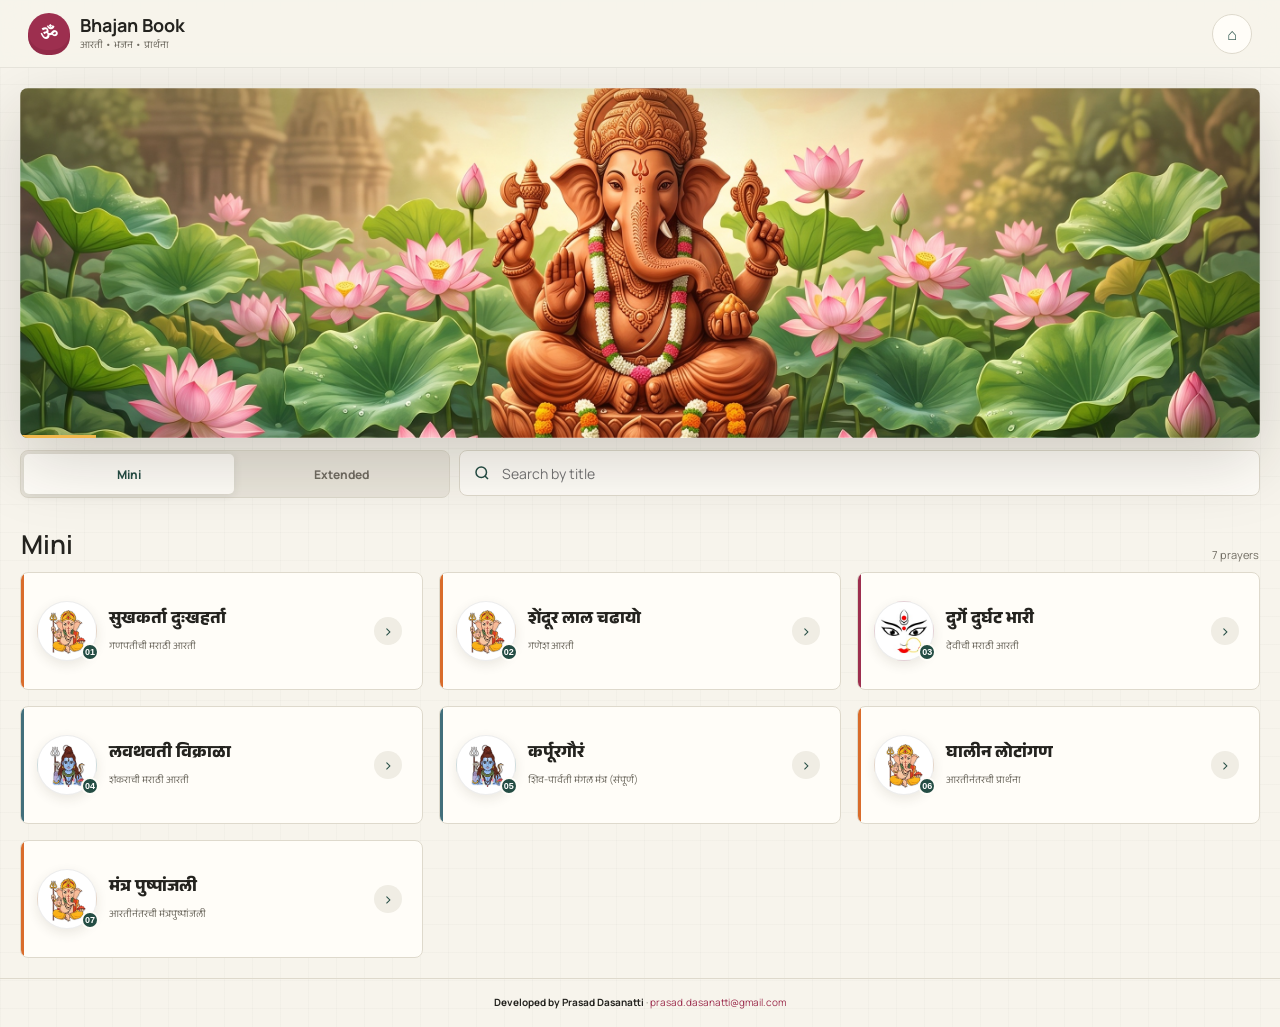
==== commit a0a52864: "Update search placeholder" ====
--- a/index.html
+++ b/index.html
@@ -34,7 +34,7 @@
 							<circle cx="11" cy="11" r="7"></circle>
 							<path d="m20 20-4-4"></path>
 						</svg>
-						<input id="search" type="search" placeholder="Search by title or language" autocomplete="off" aria-label="Search bhajans" />
+						<input id="search" type="search" placeholder="Search by title" autocomplete="off" aria-label="Search bhajans" />
 					</label>
 				</div>
 				<div class="sectionHead">
--- a/css/app.css
+++ b/css/app.css
@@ -176,7 +176,7 @@
 
 .hero {
 	position: relative;
-	min-height: 164px;
+	min-height: 264px;
 	margin-bottom: 12px;
 	overflow: hidden;
 	border-radius: 8px;
@@ -605,7 +605,7 @@
 	}
 
 	.hero {
-		min-height: 250px;
+		min-height: 450px;
 	}
 
 	.collectionBar {
@@ -754,7 +754,7 @@
 	}
 
 	.hero {
-		min-height: 390px;
+		min-height: 490px;
 	}
 }
 
